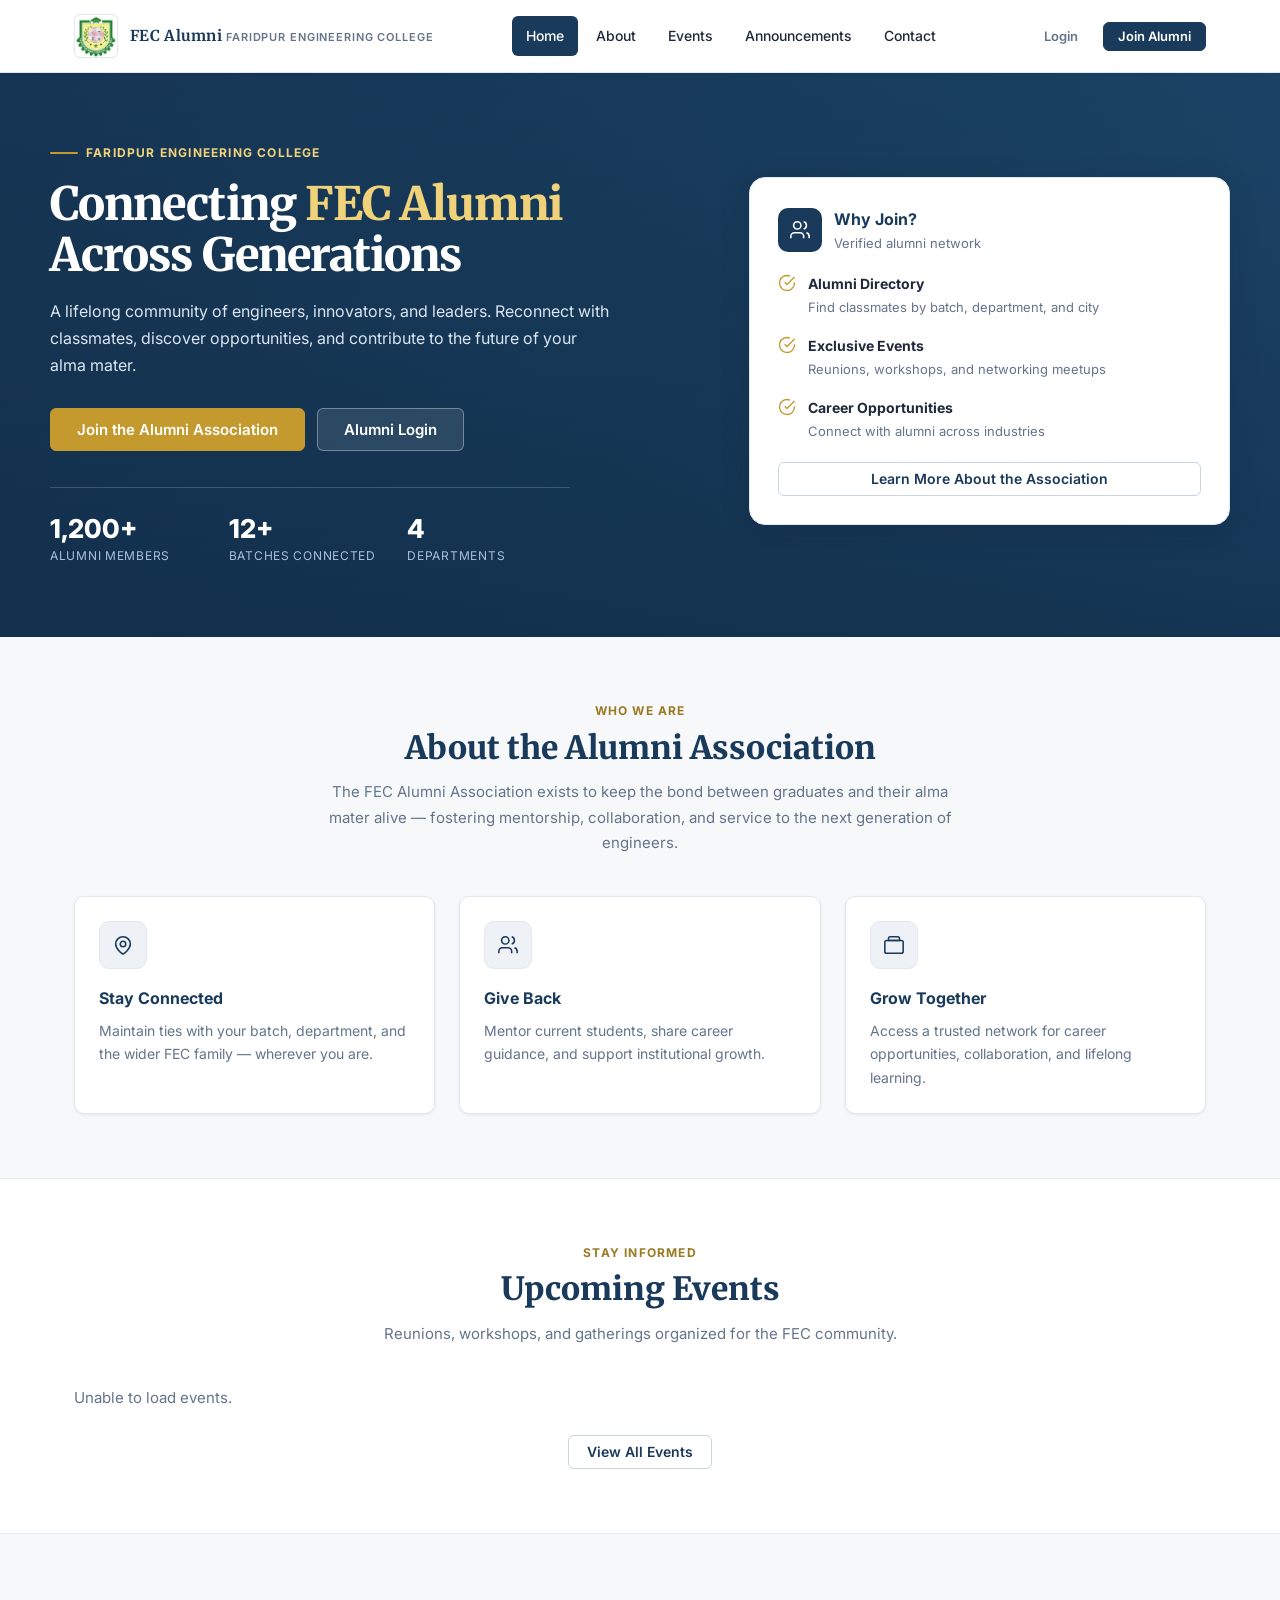
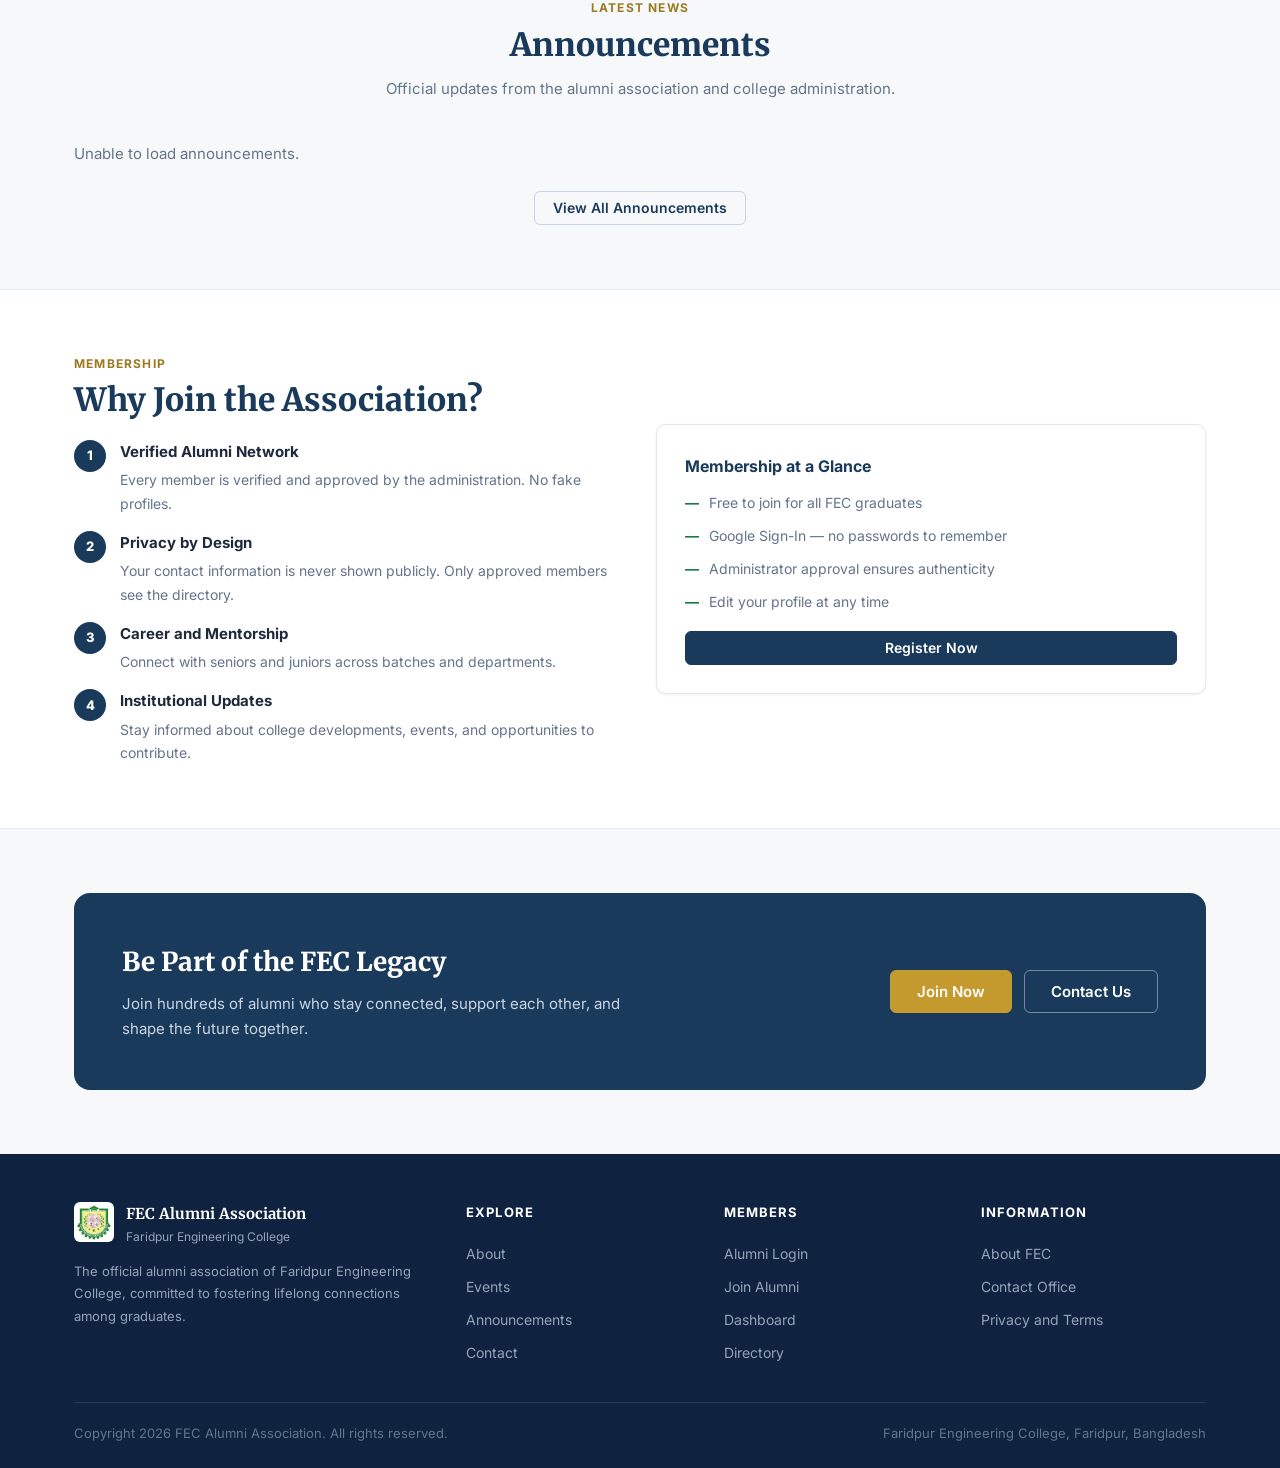
==== index.html @ fcfb1396 "first commit" ====
<!DOCTYPE html>
<html lang="en">
<head>
<meta charset="UTF-8">
<meta name="viewport" content="width=device-width, initial-scale=1.0">
<title>FEC Alumni Association - Connecting Faridpur Engineering College Graduates</title>
<meta name="description" content="Official alumni association of Faridpur Engineering College. Connect with fellow graduates, explore events, and stay part of the FEC community.">
<meta property="og:title" content="FEC Alumni Association">
<meta property="og:description" content="Connecting FEC Alumni - Faridpur Engineering College">
<meta property="og:type" content="website">
<link rel="icon" href="fec_logo/fec_logo.jpeg">
<link rel="preconnect" href="https://fonts.googleapis.com">
<link href="https://fonts.googleapis.com/css2?family=Inter:wght@400;500;600;700;800&family=Merriweather:wght@700;800&display=swap" rel="stylesheet">
<link rel="stylesheet" href="css/style.css">
</head>
<body>

<header class="site-header">
  <div class="container header-inner">
    <a class="brand" href="index.html">
      <img class="brand-logo" src="fec_logo/fec_logo.jpeg" alt="FEC Logo" onerror="this.src='fec_logo/fec_logo.jpg'">
      <span class="brand-text">
        <span class="brand-title">FEC Alumni</span>
        <span class="brand-subtitle">Faridpur Engineering College</span>
      </span>
    </a>
    <nav class="nav-desktop" aria-label="Primary">
      <a href="index.html" class="active">Home</a>
      <a href="about.html">About</a>
      <a href="events.html">Events</a>
      <a href="announcements.html">Announcements</a>
      <a href="contact.html">Contact</a>
      <a href="alumni.html" data-auth="approved-only" class="hidden">Directory</a>
      <a href="dashboard.html" data-auth="approved-only" class="hidden">Dashboard</a>
      <a href="admin/admin.html" data-auth="logged-in" class="hidden">Admin</a>
    </nav>
    <div class="header-actions">
      <a class="btn btn-ghost btn-sm btn-desktop" href="login.html" data-auth="logged-out">Login</a>
      <a class="btn btn-primary btn-sm btn-desktop" href="login.html" data-auth="logged-out">Join Alumni</a>
      <a class="btn btn-outline btn-sm hidden" href="dashboard.html" data-auth="logged-in">Dashboard</a>
      <button class="nav-toggle" id="nav-toggle" aria-label="Toggle menu" aria-expanded="false"><span></span></button>
    </div>
  </div>
  <nav class="nav-mobile" id="nav-mobile" aria-label="Mobile">
    <a href="index.html" class="active">Home</a>
    <a href="about.html">About</a>
    <a href="events.html">Events</a>
    <a href="announcements.html">Announcements</a>
    <a href="contact.html">Contact</a>
    <a href="alumni.html" data-auth="approved-only" class="hidden">Alumni Directory</a>
    <a href="dashboard.html" data-auth="approved-only" class="hidden">Dashboard</a>
    <a href="admin/admin.html" data-auth="logged-in" class="hidden">Admin</a>
    <div class="mobile-actions" data-auth="logged-out">
      <a class="btn btn-primary" href="login.html">Join the Alumni Association</a>
      <a class="btn btn-outline" href="login.html">Alumni Login</a>
    </div>
  </nav>
</header>

<section class="hero">
  <div class="hero-bg"></div>
  <div class="hero-overlay"></div>
  <div class="container hero-inner">
    <div>
      <div class="hero-kicker">Faridpur Engineering College</div>
      <h1>Connecting <span>FEC Alumni</span> Across Generations</h1>
      <p class="hero-desc">A lifelong community of engineers, innovators, and leaders. Reconnect with classmates, discover opportunities, and contribute to the future of your alma mater.</p>
      <div class="hero-actions">
        <a class="btn btn-accent btn-lg" href="login.html">Join the Alumni Association</a>
        <a class="btn btn-outline btn-lg" href="login.html" style="background:rgba(255,255,255,0.10);color:#fff;border-color:rgba(255,255,255,0.35)">Alumni Login</a>
      </div>
      <div class="hero-stats">
        <div><div class="stat-value">1,200+</div><div class="stat-label">Alumni Members</div></div>
        <div><div class="stat-value">12+</div><div class="stat-label">Batches Connected</div></div>
        <div><div class="stat-value">4</div><div class="stat-label">Departments</div></div>
      </div>
    </div>
    <div class="hero-card">
      <div class="hero-card-head">
        <div class="hero-card-icon"><svg viewBox="0 0 24 24" fill="none" stroke="currentColor" stroke-width="1.7"><path d="M16 21v-2a4 4 0 0 0-4-4H6a4 4 0 0 0-4 4v2"/><circle cx="9" cy="7" r="4"/><path d="M22 21v-2a4 4 0 0 0-3-3.87"/><path d="M16 3.13a4 4 0 0 1 0 7.75"/></svg></div>
        <div><h3>Why Join?</h3><p>Verified alumni network</p></div>
      </div>
      <div class="hero-card-list">
        <div class="hero-card-item"><svg viewBox="0 0 24 24" fill="none" stroke="currentColor" stroke-width="1.8"><path d="M22 11.08V12a10 10 0 1 1-5.93-9.14"/><path d="M22 4L12 14.01l-3-3"/></svg><div><strong>Alumni Directory</strong><span>Find classmates by batch, department, and city</span></div></div>
        <div class="hero-card-item"><svg viewBox="0 0 24 24" fill="none" stroke="currentColor" stroke-width="1.8"><path d="M22 11.08V12a10 10 0 1 1-5.93-9.14"/><path d="M22 4L12 14.01l-3-3"/></svg><div><strong>Exclusive Events</strong><span>Reunions, workshops, and networking meetups</span></div></div>
        <div class="hero-card-item"><svg viewBox="0 0 24 24" fill="none" stroke="currentColor" stroke-width="1.8"><path d="M22 11.08V12a10 10 0 1 1-5.93-9.14"/><path d="M22 4L12 14.01l-3-3"/></svg><div><strong>Career Opportunities</strong><span>Connect with alumni across industries</span></div></div>
      </div>
      <div style="margin-top:18px"><a class="btn btn-outline btn-block" href="about.html">Learn More About the Association</a></div>
    </div>
  </div>
</section>

<section class="section">
  <div class="container">
    <div class="section-head">
      <div class="section-kicker">Who We Are</div>
      <h2 class="section-title">About the Alumni Association</h2>
      <p class="section-desc">The FEC Alumni Association exists to keep the bond between graduates and their alma mater alive — fostering mentorship, collaboration, and service to the next generation of engineers.</p>
    </div>
    <div class="cards-3">
      <div class="card">
        <div class="card-icon"><svg viewBox="0 0 24 24" fill="none" stroke="currentColor" stroke-width="1.7"><path d="M12 22s8-5 8-11a8 8 0 1 0-16 0c0 6 8 11 8 11Z"/><circle cx="12" cy="11" r="3"/></svg></div>
        <h3>Stay Connected</h3>
        <p>Maintain ties with your batch, department, and the wider FEC family — wherever you are.</p>
      </div>
      <div class="card">
        <div class="card-icon"><svg viewBox="0 0 24 24" fill="none" stroke="currentColor" stroke-width="1.7"><path d="M16 21v-2a4 4 0 0 0-4-4H6a4 4 0 0 0-4 4v2"/><circle cx="9" cy="7" r="4"/><path d="M22 21v-2a4 4 0 0 0-3-3.87"/><path d="M16 3.13a4 4 0 0 1 0 7.75"/></svg></div>
        <h3>Give Back</h3>
        <p>Mentor current students, share career guidance, and support institutional growth.</p>
      </div>
      <div class="card">
        <div class="card-icon"><svg viewBox="0 0 24 24" fill="none" stroke="currentColor" stroke-width="1.7"><rect x="2" y="7" width="20" height="14" rx="2"/><path d="M16 3h-8a2 2 0 0 0-2 2v2h12V5a2 2 0 0 0-2-2Z"/></svg></div>
        <h3>Grow Together</h3>
        <p>Access a trusted network for career opportunities, collaboration, and lifelong learning.</p>
      </div>
    </div>
  </div>
</section>

<section class="section section-alt">
  <div class="container">
    <div class="section-head">
      <div class="section-kicker">Stay Informed</div>
      <h2 class="section-title">Upcoming Events</h2>
      <p class="section-desc">Reunions, workshops, and gatherings organized for the FEC community.</p>
    </div>
    <div class="cards-3" id="home-events"><div class="loading-wrap"><span class="spinner"></span> Loading events...</div></div>
    <div class="text-center" style="margin-top:24px"><a class="btn btn-outline" href="events.html">View All Events</a></div>
  </div>
</section>

<section class="section">
  <div class="container">
    <div class="section-head">
      <div class="section-kicker">Latest News</div>
      <h2 class="section-title">Announcements</h2>
      <p class="section-desc">Official updates from the alumni association and college administration.</p>
    </div>
    <div class="cards-3" id="home-announcements"><div class="loading-wrap"><span class="spinner"></span> Loading announcements...</div></div>
    <div class="text-center" style="margin-top:24px"><a class="btn btn-outline" href="announcements.html">View All Announcements</a></div>
  </div>
</section>

<section class="section section-alt">
  <div class="container">
    <div class="highlight-grid">
      <div>
        <div class="section-kicker">Membership</div>
        <h2 class="section-title" style="text-align:left">Why Join the Association?</h2>
        <div class="highlight-list" style="margin-top:20px">
          <div class="highlight-item"><div class="highlight-num">1</div><div><h4>Verified Alumni Network</h4><p>Every member is verified and approved by the administration. No fake profiles.</p></div></div>
          <div class="highlight-item"><div class="highlight-num">2</div><div><h4>Privacy by Design</h4><p>Your contact information is never shown publicly. Only approved members see the directory.</p></div></div>
          <div class="highlight-item"><div class="highlight-num">3</div><div><h4>Career and Mentorship</h4><p>Connect with seniors and juniors across batches and departments.</p></div></div>
          <div class="highlight-item"><div class="highlight-num">4</div><div><h4>Institutional Updates</h4><p>Stay informed about college developments, events, and opportunities to contribute.</p></div></div>
        </div>
      </div>
      <div class="card" style="padding:28px">
        <h3 style="margin-bottom:12px">Membership at a Glance</h3>
        <ul style="display:flex;flex-direction:column;gap:10px;font-size:14px;color:var(--color-text-muted)">
          <li style="display:flex;gap:10px"><span style="color:var(--color-success);font-weight:700">—</span> Free to join for all FEC graduates</li>
          <li style="display:flex;gap:10px"><span style="color:var(--color-success);font-weight:700">—</span> Google Sign-In — no passwords to remember</li>
          <li style="display:flex;gap:10px"><span style="color:var(--color-success);font-weight:700">—</span> Administrator approval ensures authenticity</li>
          <li style="display:flex;gap:10px"><span style="color:var(--color-success);font-weight:700">—</span> Edit your profile at any time</li>
        </ul>
        <div style="margin-top:18px"><a class="btn btn-primary btn-block" href="login.html">Register Now</a></div>
      </div>
    </div>
  </div>
</section>

<section class="section">
  <div class="container">
    <div class="cta">
      <div>
        <h2>Be Part of the FEC Legacy</h2>
        <p>Join hundreds of alumni who stay connected, support each other, and shape the future together.</p>
      </div>
      <div class="cta-actions">
        <a class="btn btn-accent btn-lg" href="login.html">Join Now</a>
        <a class="btn btn-outline btn-lg" href="contact.html" style="color:#fff;border-color:rgba(255,255,255,0.4)">Contact Us</a>
      </div>
    </div>
  </div>
</section>

<footer class="site-footer">
  <div class="container">
    <div class="footer-grid">
      <div>
        <div class="footer-brand">
          <img src="fec_logo/fec_logo.jpeg" alt="FEC Logo" onerror="this.src='fec_logo/fec_logo.jpg'">
          <span><strong>FEC Alumni Association</strong><span>Faridpur Engineering College</span></span>
        </div>
        <p class="footer-desc">The official alumni association of Faridpur Engineering College, committed to fostering lifelong connections among graduates.</p>
      </div>
      <div class="footer-col">
        <h4>Explore</h4>
        <a href="about.html">About</a>
        <a href="events.html">Events</a>
        <a href="announcements.html">Announcements</a>
        <a href="contact.html">Contact</a>
      </div>
      <div class="footer-col">
        <h4>Members</h4>
        <a href="login.html">Alumni Login</a>
        <a href="login.html">Join Alumni</a>
        <a href="dashboard.html">Dashboard</a>
        <a href="alumni.html">Directory</a>
      </div>
      <div class="footer-col">
        <h4>Information</h4>
        <a href="about.html">About FEC</a>
        <a href="contact.html">Contact Office</a>
        <a href="login.html">Privacy and Terms</a>
      </div>
    </div>
    <div class="footer-bottom">
      <span>Copyright 2026 FEC Alumni Association. All rights reserved.</span>
      <span>Faridpur Engineering College, Faridpur, Bangladesh</span>
    </div>
  </div>
</footer>

<script src="js/config.js"></script>
<script src="js/api.js"></script>
<script src="js/auth.js"></script>
<script src="js/utils.js"></script>
<script src="js/events.js"></script>
</body>
</html>
---- css/style.css ----
/* ============================================
   FEC Alumni Association - Core Stylesheet
   Institutional, clean, accessible, responsive
   ============================================ */

:root {
  --color-primary: #1a3a5c;
  --color-primary-dark: #122a44;
  --color-primary-light: #2a5a8a;
  --color-accent: #c49a2e;
  --color-accent-dark: #9a7a22;
  --color-accent-light: #f0d27a;
  --color-bg: #f7f8fa;
  --color-surface: #ffffff;
  --color-surface-alt: #eef1f5;
  --color-text: #1e293b;
  --color-text-muted: #64748b;
  --color-text-light: #94a3b8;
  --color-border: #e2e8f0;
  --color-border-strong: #cbd5e1;
  --color-success: #15803d;
  --color-success-bg: #f0fdf4;
  --color-warning: #a16207;
  --color-warning-bg: #fefce8;
  --color-danger: #b91c1c;
  --color-danger-bg: #fef2f2;
  --color-info: #1d4ed8;
  --color-info-bg: #eff6ff;

  --radius-sm: 6px;
  --radius-md: 10px;
  --radius-lg: 16px;
  --radius-full: 9999px;

  --shadow-sm: 0 1px 3px rgba(15, 23, 42, 0.08);
  --shadow-md: 0 4px 12px rgba(15, 23, 42, 0.10);
  --shadow-lg: 0 8px 30px rgba(15, 23, 42, 0.14);

  --space-xs: 4px;
  --space-sm: 8px;
  --space-md: 16px;
  --space-lg: 24px;
  --space-xl: 32px;
  --space-2xl: 48px;
  --space-3xl: 64px;

  --font-sans: 'Inter', 'Segoe UI', system-ui, -apple-system, sans-serif;
  --font-display: 'Merriweather', 'Georgia', serif;

  --container-max: 1180px;
  --container-pad: 24px;
  --header-height: 72px;

  --transition: 160ms ease;
}

/* Reset */
*, *::before, *::after { box-sizing: border-box; margin: 0; padding: 0; }
html { scroll-behavior: smooth; -webkit-text-size-adjust: 100%; }
body {
  font-family: var(--font-sans);
  font-size: 15px;
  line-height: 1.65;
  color: var(--color-text);
  background: var(--color-bg);
  -webkit-font-smoothing: antialiased;
}
img { max-width: 100%; display: block; }
a { color: var(--color-primary); text-decoration: none; }
a:hover { color: var(--color-primary-light); }
ul, ol { list-style: none; }
button { font: inherit; cursor: pointer; }
input, select, textarea { font: inherit; }

/* Focus */
:focus-visible { outline: 2px solid var(--color-primary); outline-offset: 2px; }

/* Utilities */
.container { max-width: var(--container-max); margin-inline: auto; padding-inline: var(--container-pad); }
.sr-only { position: absolute; width: 1px; height: 1px; overflow: hidden; clip: rect(0,0,0,0); white-space: nowrap; }
.text-muted { color: var(--color-text-muted); }
.text-center { text-align: center; }
.hidden { display: none !important; }
.flex { display: flex; }
.flex-center { display: flex; align-items: center; justify-content: center; }
.grid { display: grid; }
.badge {
  display: inline-flex; align-items: center; gap: 6px;
  font-size: 12px; font-weight: 600; letter-spacing: 0.04em; text-transform: uppercase;
  padding: 4px 10px; border-radius: var(--radius-full);
}
.badge-success { background: var(--color-success-bg); color: var(--color-success); border: 1px solid #bbf7d0; }
.badge-warning { background: var(--color-warning-bg); color: var(--color-warning); border: 1px solid #fde68a; }
.badge-danger { background: var(--color-danger-bg); color: var(--color-danger); border: 1px solid #fecaca; }
.badge-info { background: var(--color-info-bg); color: var(--color-info); border: 1px solid #bfdbfe; }
.badge-neutral { background: var(--color-surface-alt); color: var(--color-text-muted); border: 1px solid var(--color-border); }

/* =================================
   HEADER / NAVBAR
   ================================= */
.site-header {
  position: sticky; top: 0; z-index: 100;
  background: var(--color-surface);
  border-bottom: 1px solid var(--color-border);
  box-shadow: var(--shadow-sm);
}
.header-inner {
  display: flex; align-items: center; justify-content: space-between;
  height: var(--header-height); gap: var(--space-lg);
}
.brand {
  display: flex; align-items: center; gap: 12px; flex-shrink: 0;
}
.brand-logo {
  width: 44px; height: 44px; border-radius: var(--radius-sm);
  object-fit: contain; background: var(--color-surface-alt);
  border: 1px solid var(--color-border);
}
.brand-text { line-height: 1.2; }
.brand-title { font-family: var(--font-display); font-size: 15px; font-weight: 700; color: var(--color-primary); letter-spacing: 0.02em; }
.brand-subtitle { font-size: 11px; color: var(--color-text-muted); letter-spacing: 0.08em; text-transform: uppercase; font-weight: 600; }

.nav-desktop { display: flex; align-items: center; gap: 4px; }
.nav-desktop a {
  padding: 8px 14px; border-radius: var(--radius-sm);
  font-size: 14px; font-weight: 500; color: var(--color-text);
  transition: background var(--transition), color var(--transition);
}
.nav-desktop a:hover { background: var(--color-surface-alt); color: var(--color-primary); }
.nav-desktop a.active { background: var(--color-primary); color: #fff; }
.nav-desktop a.active:hover { background: var(--color-primary-dark); }

.header-actions { display: flex; align-items: center; gap: 10px; }
.btn {
  display: inline-flex; align-items: center; justify-content: center; gap: 8px;
  padding: 9px 18px; border-radius: var(--radius-sm);
  font-size: 14px; font-weight: 600; line-height: 1;
  border: 1px solid transparent; transition: all var(--transition);
  white-space: nowrap;
}
.btn-primary { background: var(--color-primary); color: #fff; border-color: var(--color-primary); }
.btn-primary:hover { background: var(--color-primary-dark); color: #fff; }
.btn-accent { background: var(--color-accent); color: #fff; border-color: var(--color-accent); }
.btn-accent:hover { background: var(--color-accent-dark); color: #fff; }
.btn-outline { background: transparent; color: var(--color-primary); border-color: var(--color-border-strong); }
.btn-outline:hover { background: var(--color-surface-alt); border-color: var(--color-primary); color: var(--color-primary); }
.btn-ghost { background: transparent; color: var(--color-text-muted); border-color: transparent; }
.btn-ghost:hover { background: var(--color-surface-alt); color: var(--color-text); }
.btn-sm { padding: 7px 14px; font-size: 13px; }
.btn-lg { padding: 13px 26px; font-size: 15px; }
.btn:disabled { opacity: 0.55; cursor: not-allowed; }
.btn-block { width: 100%; }

/* Mobile nav */
.nav-toggle {
  display: none; width: 40px; height: 40px;
  align-items: center; justify-content: center;
  background: transparent; border: 1px solid var(--color-border);
  border-radius: var(--radius-sm); color: var(--color-text);
}
.nav-toggle span, .nav-toggle span::before, .nav-toggle span::after {
  display: block; width: 18px; height: 2px; background: var(--color-text);
  border-radius: 2px; content: ''; transition: var(--transition);
}
.nav-toggle span::before { transform: translateY(-6px); }
.nav-toggle span::after { transform: translateY(4px); }
.nav-toggle[aria-expanded="true"] span { background: transparent; }
.nav-toggle[aria-expanded="true"] span::before { transform: rotate(45deg); }
.nav-toggle[aria-expanded="true"] span::after { transform: rotate(-45deg) translateY(-1px) translateX(1px); }

.nav-mobile {
  display: none; flex-direction: column;
  background: var(--color-surface);
  border-top: 1px solid var(--color-border);
  padding: 12px var(--container-pad) 20px;
}
.nav-mobile.open { display: flex; }
.nav-mobile a {
  padding: 12px 14px; border-radius: var(--radius-sm);
  font-size: 15px; font-weight: 500; color: var(--color-text);
  border: 1px solid transparent;
}
.nav-mobile a:hover { background: var(--color-surface-alt); }
.nav-mobile a.active { background: var(--color-primary); color: #fff; }
.nav-mobile .mobile-actions { display: flex; flex-direction: column; gap: 10px; margin-top: 14px; padding-top: 14px; border-top: 1px solid var(--color-border); }

/* =================================
   HERO
   ================================= */
.hero {
  position: relative; overflow: hidden;
  background: linear-gradient(135deg, var(--color-primary) 0%, #1e4a6e 55%, #2a5a8a 100%);
  color: #fff;
}
.hero-bg {
  position: absolute; inset: 0;
  background: url('../assets/campus/campus-hero.jpg') center/cover no-repeat;
  opacity: 0.18;
}
.hero-overlay { position: absolute; inset: 0; background: linear-gradient(180deg, rgba(15,42,68,0.35) 0%, rgba(15,42,68,0.78) 100%); }
.hero-inner {
  position: relative; display: grid; grid-template-columns: 1.15fr 0.85fr;
  gap: var(--space-2xl); align-items: center;
  padding: 64px 0 72px; min-height: 520px;
}
.hero-kicker {
  display: inline-flex; align-items: center; gap: 8px;
  font-size: 12px; font-weight: 700; letter-spacing: 0.10em; text-transform: uppercase;
  color: var(--color-accent-light); margin-bottom: 16px;
}
.hero-kicker::before { content: ''; width: 28px; height: 2px; background: var(--color-accent); border-radius: 2px; }
.hero h1 {
  font-family: var(--font-display); font-size: clamp(30px, 4.2vw, 46px);
  font-weight: 800; line-height: 1.12; letter-spacing: -0.02em; margin-bottom: 16px;
}
.hero h1 span { color: var(--color-accent-light); }
.hero-desc { font-size: 16px; line-height: 1.7; color: #dbe6f2; max-width: 560px; margin-bottom: 28px; }
.hero-actions { display: flex; flex-wrap: wrap; gap: 12px; }
.hero-stats {
  display: grid; grid-template-columns: repeat(3, 1fr); gap: 16px;
  margin-top: 36px; padding-top: 28px; border-top: 1px solid rgba(255,255,255,0.18);
  max-width: 520px;
}
.stat-value { font-size: 26px; font-weight: 800; line-height: 1; }
.stat-label { font-size: 12px; letter-spacing: 0.06em; text-transform: uppercase; color: #a8c0db; margin-top: 4px; }

.hero-card {
  background: var(--color-surface); border-radius: var(--radius-lg);
  padding: 28px; color: var(--color-text);
  box-shadow: var(--shadow-lg); border: 1px solid var(--color-border);
}
.hero-card-head { display: flex; align-items: center; gap: 12px; margin-bottom: 18px; }
.hero-card-icon {
  width: 44px; height: 44px; border-radius: var(--radius-md);
  background: var(--color-primary); color: #fff;
  display: flex; align-items: center; justify-content: center; flex-shrink: 0;
}
.hero-card-icon svg { width: 22px; height: 22px; }
.hero-card h3 { font-size: 16px; font-weight: 700; color: var(--color-primary); }
.hero-card p { font-size: 13px; color: var(--color-text-muted); }
.hero-card-list { display: flex; flex-direction: column; gap: 14px; }
.hero-card-item { display: flex; gap: 12px; align-items: flex-start; }
.hero-card-item svg { width: 18px; height: 18px; color: var(--color-accent); flex-shrink: 0; margin-top: 2px; }
.hero-card-item strong { font-size: 14px; display: block; }
.hero-card-item span { font-size: 13px; color: var(--color-text-muted); }

/* =================================
   SECTIONS
   ================================= */
.section { padding: 64px 0; }
.section-alt { background: var(--color-surface); border-top: 1px solid var(--color-border); border-bottom: 1px solid var(--color-border); }
.section-head { text-align: center; max-width: 640px; margin: 0 auto 40px; }
.section-kicker { font-size: 12px; font-weight: 700; letter-spacing: 0.10em; text-transform: uppercase; color: var(--color-accent-dark); margin-bottom: 8px; }
.section-title { font-family: var(--font-display); font-size: clamp(24px, 3vw, 32px); font-weight: 800; color: var(--color-primary); line-height: 1.2; margin-bottom: 12px; }
.section-desc { font-size: 15px; color: var(--color-text-muted); line-height: 1.7; }

/* Cards grid */
.cards-3 { display: grid; grid-template-columns: repeat(3, 1fr); gap: 24px; }
.cards-2 { display: grid; grid-template-columns: repeat(2, 1fr); gap: 24px; }
.card {
  background: var(--color-surface); border: 1px solid var(--color-border);
  border-radius: var(--radius-md); padding: 24px;
  box-shadow: var(--shadow-sm); transition: box-shadow var(--transition), transform var(--transition);
}
.card:hover { box-shadow: var(--shadow-md); transform: translateY(-2px); }
.card-icon {
  width: 48px; height: 48px; border-radius: var(--radius-md);
  display: flex; align-items: center; justify-content: center;
  margin-bottom: 16px; background: var(--color-surface-alt); border: 1px solid var(--color-border);
  color: var(--color-primary);
}
.card-icon svg { width: 22px; height: 22px; }
.card h3 { font-size: 16px; font-weight: 700; margin-bottom: 8px; color: var(--color-primary); }
.card p { font-size: 14px; color: var(--color-text-muted); line-height: 1.65; }

/* Feature highlight */
.highlight-grid { display: grid; grid-template-columns: 1fr 1fr; gap: 32px; align-items: center; }
.highlight-list { display: flex; flex-direction: column; gap: 16px; }
.highlight-item { display: flex; gap: 14px; }
.highlight-num {
  width: 32px; height: 32px; border-radius: var(--radius-full);
  background: var(--color-primary); color: #fff;
  display: flex; align-items: center; justify-content: center;
  font-size: 13px; font-weight: 800; flex-shrink: 0;
}
.highlight-item h4 { font-size: 15px; font-weight: 700; margin-bottom: 4px; }
.highlight-item p { font-size: 14px; color: var(--color-text-muted); }

/* CTA */
.cta {
  background: var(--color-primary); color: #fff;
  border-radius: var(--radius-lg); padding: 48px;
  display: flex; align-items: center; justify-content: space-between; gap: 32px;
}
.cta h2 { font-family: var(--font-display); font-size: 26px; font-weight: 800; margin-bottom: 8px; }
.cta p { color: #cbd5e1; font-size: 15px; max-width: 520px; }
.cta-actions { display: flex; gap: 12px; flex-shrink: 0; }

/* Event / announcement cards */
.event-card, .announcement-card, .alumni-card {
  background: var(--color-surface); border: 1px solid var(--color-border);
  border-radius: var(--radius-md); overflow: hidden;
  box-shadow: var(--shadow-sm); transition: box-shadow var(--transition), transform var(--transition);
}
.event-card:hover, .announcement-card:hover, .alumni-card:hover { box-shadow: var(--shadow-md); transform: translateY(-2px); }
.event-card-img { height: 160px; background: var(--color-surface-alt); display: flex; align-items: center; justify-content: center; color: var(--color-text-light); overflow: hidden; }
.event-card-img img { width: 100%; height: 100%; object-fit: cover; }
.event-card-body, .announcement-card-body { padding: 18px 20px; }
.event-meta { display: flex; gap: 12px; font-size: 12px; color: var(--color-text-muted); margin-bottom: 8px; flex-wrap: wrap; }
.event-meta span { display: inline-flex; align-items: center; gap: 5px; }
.event-meta svg { width: 14px; height: 14px; }

/* Footer */
.site-footer { background: #0f2340; color: #cbd5e1; padding: 48px 0 24px; }
.footer-grid { display: grid; grid-template-columns: 1.6fr 1fr 1fr 1fr; gap: 32px; }
.footer-brand { display: flex; gap: 12px; align-items: flex-start; margin-bottom: 14px; }
.footer-brand img { width: 40px; height: 40px; border-radius: var(--radius-sm); object-fit: contain; background: #fff; padding: 2px; }
.footer-brand strong { color: #fff; font-family: var(--font-display); font-size: 15px; display: block; }
.footer-brand span { font-size: 12px; color: #94a3b8; }
.footer-desc { font-size: 13px; line-height: 1.7; color: #94a3b8; max-width: 340px; }
.footer-col h4 { font-size: 13px; font-weight: 700; letter-spacing: 0.08em; text-transform: uppercase; color: #fff; margin-bottom: 14px; }
.footer-col a { display: block; font-size: 14px; color: #94a3b8; padding: 5px 0; transition: color var(--transition); }
.footer-col a:hover { color: #fff; }
.footer-bottom {
  margin-top: 32px; padding-top: 20px; border-top: 1px solid rgba(255,255,255,0.10);
  display: flex; align-items: center; justify-content: space-between; gap: 16px; flex-wrap: wrap;
  font-size: 13px; color: #64748b;
}

/* Forms */
.form-group { margin-bottom: 16px; }
.form-label { display: block; font-size: 13px; font-weight: 600; color: var(--color-text); margin-bottom: 6px; }
.form-label .req { color: var(--color-danger); margin-left: 2px; }
.form-input, .form-select, .form-textarea {
  width: 100%; padding: 10px 12px;
  border: 1px solid var(--color-border-strong); border-radius: var(--radius-sm);
  background: var(--color-surface); color: var(--color-text);
  font-size: 14px; transition: border-color var(--transition), box-shadow var(--transition);
}
.form-input:focus, .form-select:focus, .form-textarea:focus { border-color: var(--color-primary); box-shadow: 0 0 0 3px rgba(26,58,92,0.12); outline: none; }
.form-input.is-error, .form-select.is-error, .form-textarea.is-error { border-color: var(--color-danger); }
.form-hint { font-size: 12px; color: var(--color-text-muted); margin-top: 4px; }
.form-error { font-size: 12px; color: var(--color-danger); margin-top: 4px; }
.form-row { display: grid; grid-template-columns: 1fr 1fr; gap: 16px; }
.form-textarea { min-height: 90px; resize: vertical; }

/* Alerts */
.alert {
  padding: 12px 16px; border-radius: var(--radius-sm);
  font-size: 14px; line-height: 1.55; border: 1px solid;
  display: flex; gap: 10px; align-items: flex-start;
}
.alert svg { width: 18px; height: 18px; flex-shrink: 0; margin-top: 1px; }
.alert-success { background: var(--color-success-bg); border-color: #bbf7d0; color: #14532d; }
.alert-warning { background: var(--color-warning-bg); border-color: #fde68a; color: #713f12; }
.alert-danger { background: var(--color-danger-bg); border-color: #fecaca; color: #7f1d1d; }
.alert-info { background: var(--color-info-bg); border-color: #bfdbfe; color: #1e3a5f; }

/* Spinner */
.spinner { width: 18px; height: 18px; border: 2.5px solid var(--color-border); border-top-color: var(--color-primary); border-radius: 50%; animation: spin 0.7s linear infinite; display: inline-block; }
.spinner-lg { width: 36px; height: 36px; border-width: 3px; }
@keyframes spin { to { transform: rotate(360deg); } }
.loading-wrap { display: flex; flex-direction: column; align-items: center; justify-content: center; gap: 12px; padding: 48px 24px; color: var(--color-text-muted); }

/* Page header */
.page-header { background: var(--color-surface); border-bottom: 1px solid var(--color-border); padding: 36px 0 28px; }
.page-header h1 { font-family: var(--font-display); font-size: 28px; font-weight: 800; color: var(--color-primary); margin-bottom: 6px; }
.page-header p { font-size: 15px; color: var(--color-text-muted); }

/* Breadcrumb */
.breadcrumb { display: flex; gap: 8px; font-size: 13px; color: var(--color-text-muted); margin-bottom: 12px; flex-wrap: wrap; }
.breadcrumb a { color: var(--color-text-muted); }
.breadcrumb a:hover { color: var(--color-primary); }

/* Empty */
.empty-state { text-align: center; padding: 48px 24px; color: var(--color-text-muted); }
.empty-state h3 { font-size: 16px; font-weight: 700; color: var(--color-text); margin-bottom: 6px; }

/* Table responsive wrapper */
.table-wrap { overflow-x: auto; -webkit-overflow-scrolling: touch; border: 1px solid var(--color-border); border-radius: var(--radius-md); background: var(--color-surface); }
.table-wrap table { width: 100%; border-collapse: collapse; min-width: 640px; }
.table-wrap th { text-align: left; font-size: 12px; font-weight: 700; letter-spacing: 0.06em; text-transform: uppercase; color: var(--color-text-muted); padding: 12px 16px; background: var(--color-surface-alt); border-bottom: 1px solid var(--color-border); white-space: nowrap; }
.table-wrap td { padding: 12px 16px; font-size: 14px; border-bottom: 1px solid var(--color-border); vertical-align: middle; }
.table-wrap tr:last-child td { border-bottom: none; }

/* Pagination */
.pagination { display: flex; align-items: center; justify-content: center; gap: 6px; margin-top: 24px; flex-wrap: wrap; }
.pagination button { min-width: 36px; height: 36px; padding: 0 10px; border: 1px solid var(--color-border); background: var(--color-surface); border-radius: var(--radius-sm); font-size: 13px; font-weight: 600; }
.pagination button:hover { border-color: var(--color-primary); color: var(--color-primary); }
.pagination button.active { background: var(--color-primary); color: #fff; border-color: var(--color-primary); }
.pagination button:disabled { opacity: 0.4; cursor: not-allowed; }

/* Modal */
.modal-backdrop { position: fixed; inset: 0; background: rgba(15, 23, 42, 0.55); display: flex; align-items: center; justify-content: center; z-index: 200; padding: 20px; }
.modal { background: var(--color-surface); border-radius: var(--radius-lg); box-shadow: var(--shadow-lg); max-width: 560px; width: 100%; max-height: 90vh; overflow: auto; }
.modal-head { padding: 20px 24px 16px; border-bottom: 1px solid var(--color-border); display: flex; align-items: center; justify-content: space-between; gap: 12px; }
.modal-head h3 { font-size: 16px; font-weight: 700; }
.modal-body { padding: 20px 24px; }
.modal-foot { padding: 16px 24px; border-top: 1px solid var(--color-border); display: flex; justify-content: flex-end; gap: 10px; }

/* Icon helper */
.icon { width: 20px; height: 20px; display: inline-block; vertical-align: middle; }

/* =================================
   RESPONSIVE
   ================================= */
@media (max-width: 1024px) {
  .hero-inner { grid-template-columns: 1fr; }
  .hero-card { max-width: 520px; }
  .cards-3 { grid-template-columns: repeat(2, 1fr); }
  .footer-grid { grid-template-columns: 1fr 1fr; }
  .highlight-grid { grid-template-columns: 1fr; }
  .cta { flex-direction: column; align-items: flex-start; }
}
@media (max-width: 768px) {
  :root { --container-pad: 16px; --header-height: 60px; }
  .nav-desktop, .header-actions .btn-desktop { display: none !important; }
  .nav-toggle { display: flex; }
  .hero-inner { padding: 36px 0 40px; min-height: auto; }
  .hero-stats { grid-template-columns: repeat(3, 1fr); gap: 12px; }
  .stat-value { font-size: 20px; }
  .cards-3, .cards-2 { grid-template-columns: 1fr; }
  .form-row { grid-template-columns: 1fr; }
  .section { padding: 40px 0; }
  .cta { padding: 28px 20px; }
  .footer-grid { grid-template-columns: 1fr; }
  .page-header h1 { font-size: 24px; }
}
@media (max-width: 480px) {
  .hero-actions { flex-direction: column; }
  .hero-actions .btn { width: 100%; }
  .hero-stats { grid-template-columns: 1fr 1fr 1fr; }
}
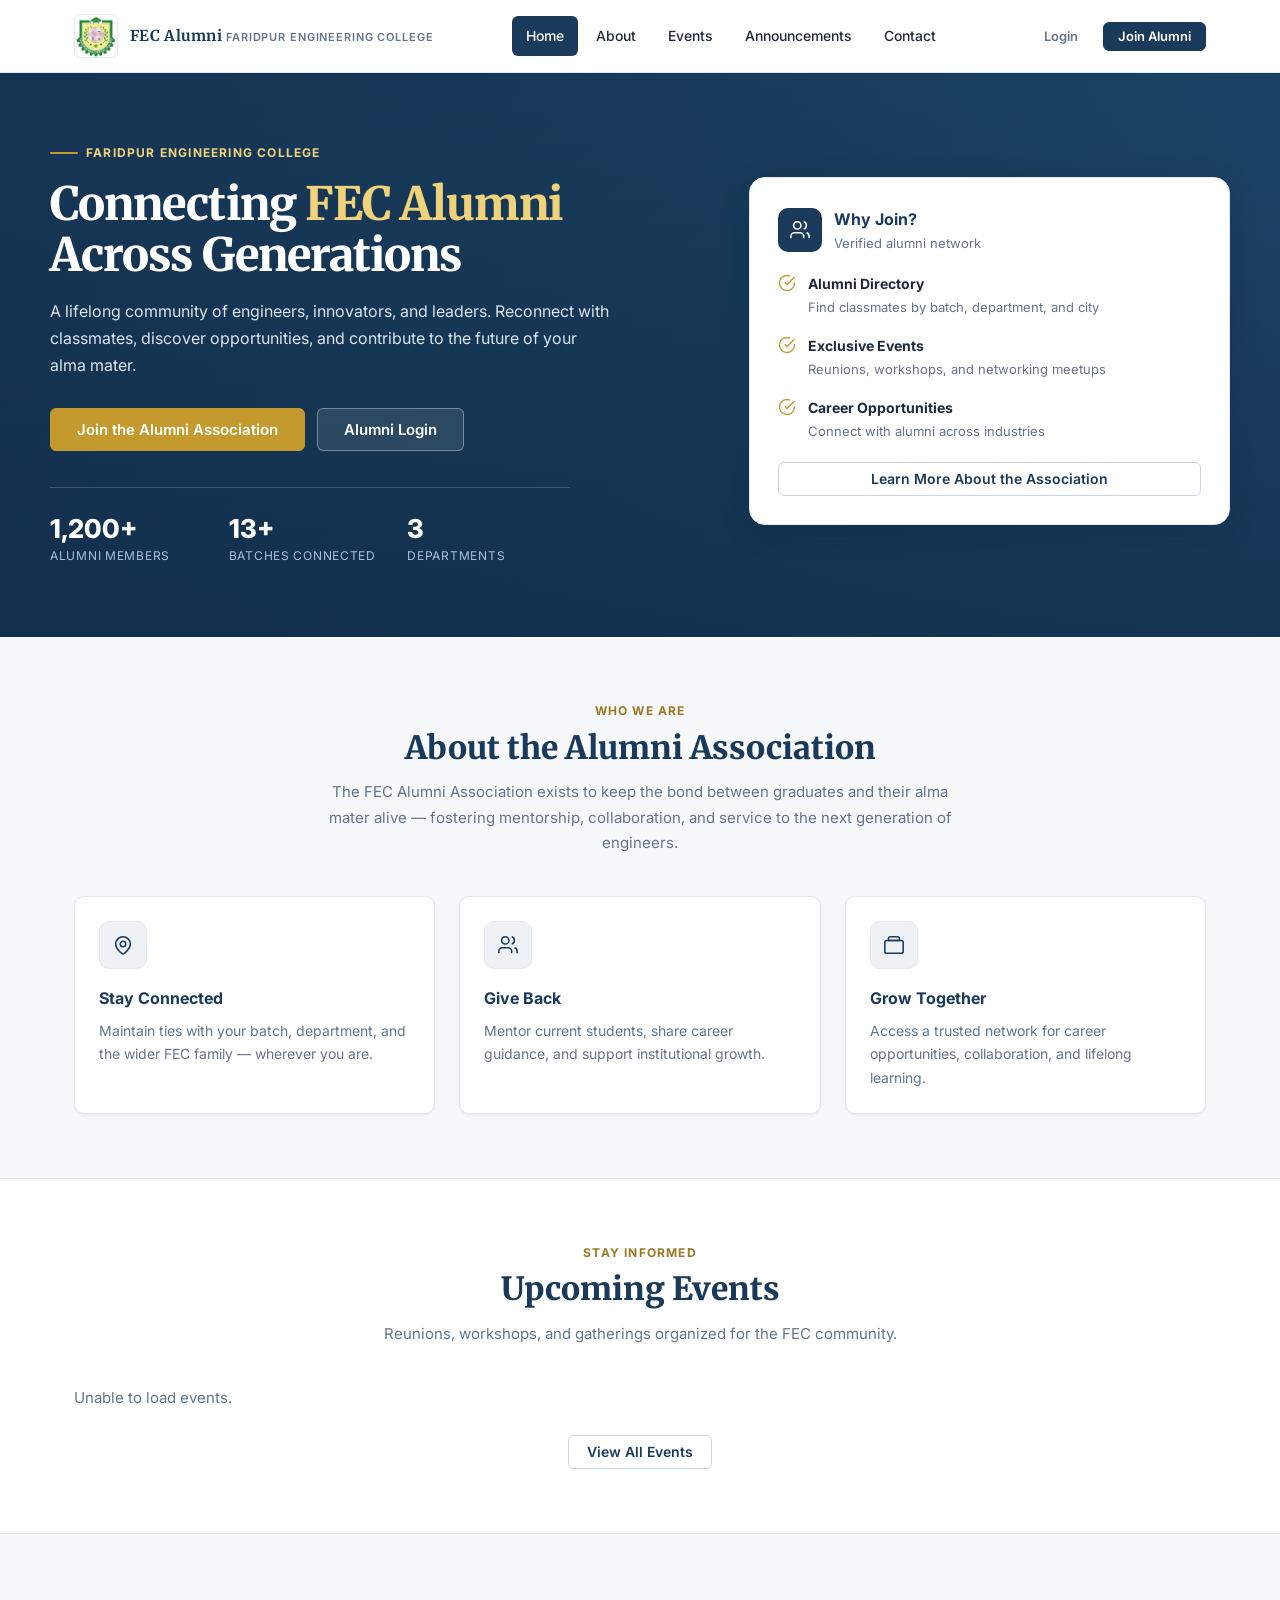
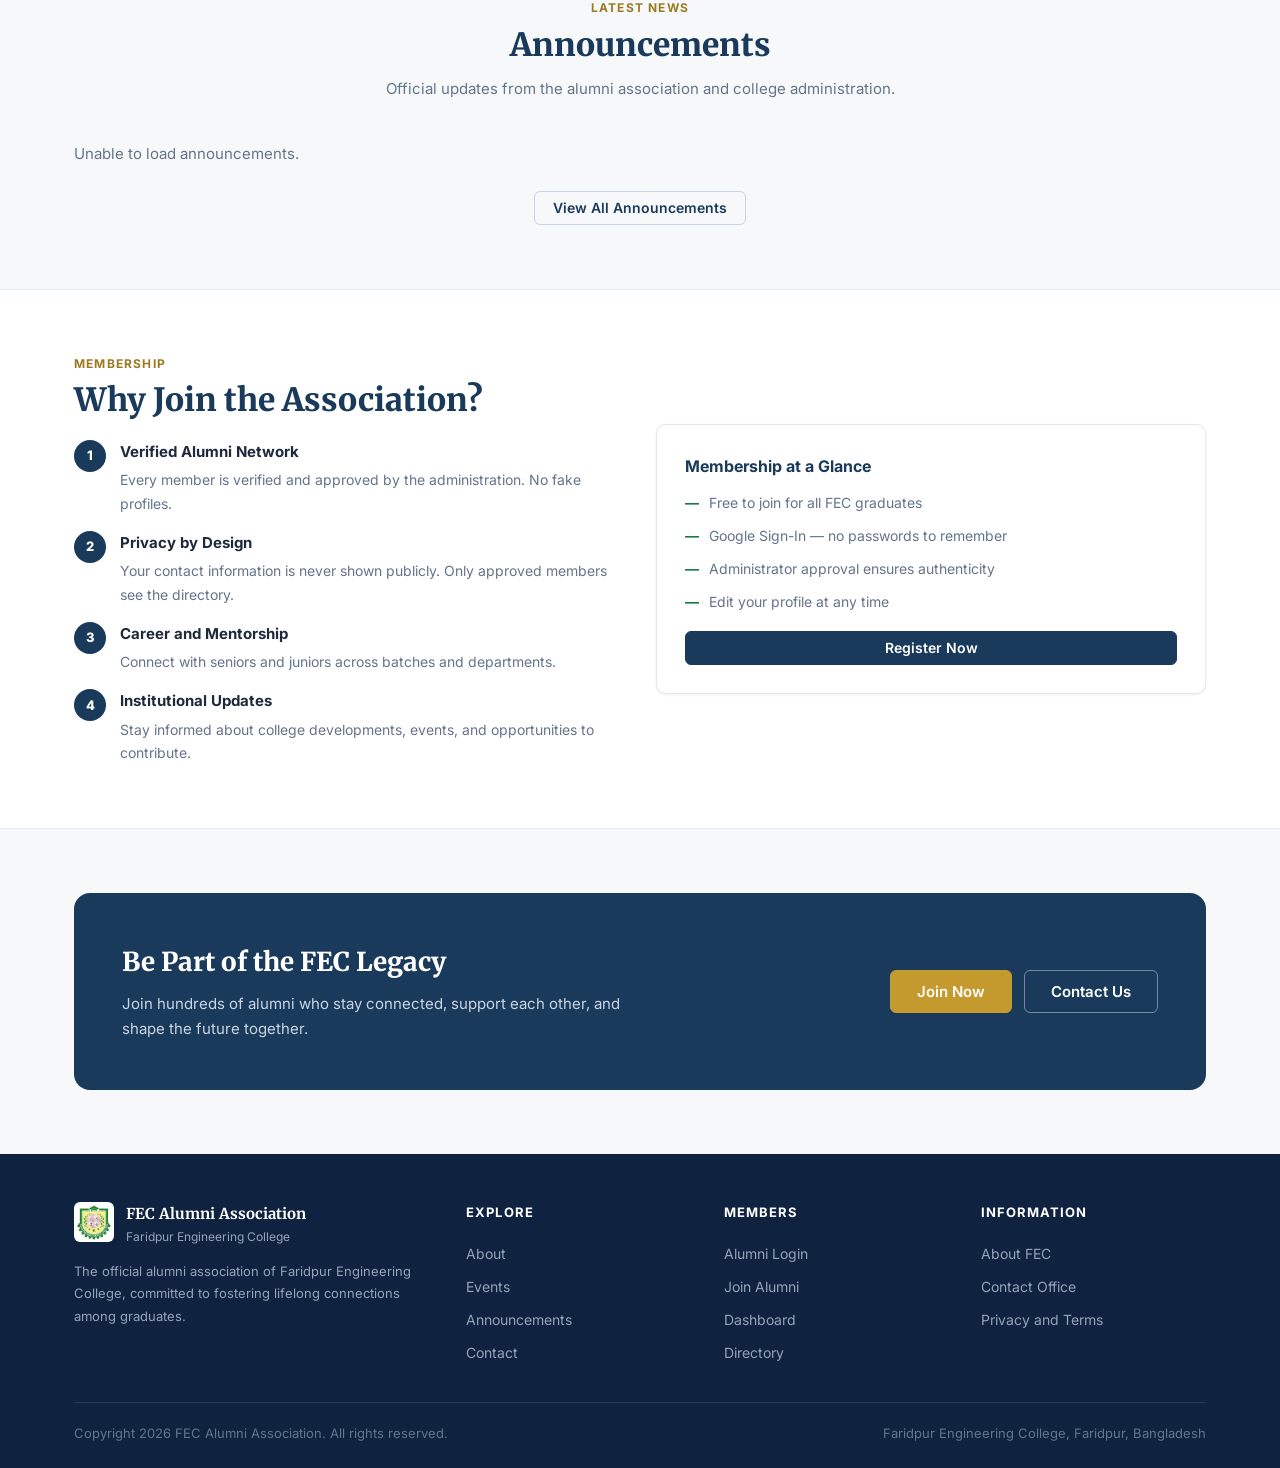
==== commit a3acc91b: "Harden authentication and production configuration" ====
--- a/index.html
+++ b/index.html
@@ -71,8 +71,8 @@
       </div>
       <div class="hero-stats">
         <div><div class="stat-value">1,200+</div><div class="stat-label">Alumni Members</div></div>
-        <div><div class="stat-value">12+</div><div class="stat-label">Batches Connected</div></div>
-        <div><div class="stat-value">4</div><div class="stat-label">Departments</div></div>
+        <div><div class="stat-value">13+</div><div class="stat-label">Batches Connected</div></div>
+        <div><div class="stat-value">3</div><div class="stat-label">Departments</div></div>
       </div>
     </div>
     <div class="hero-card">
